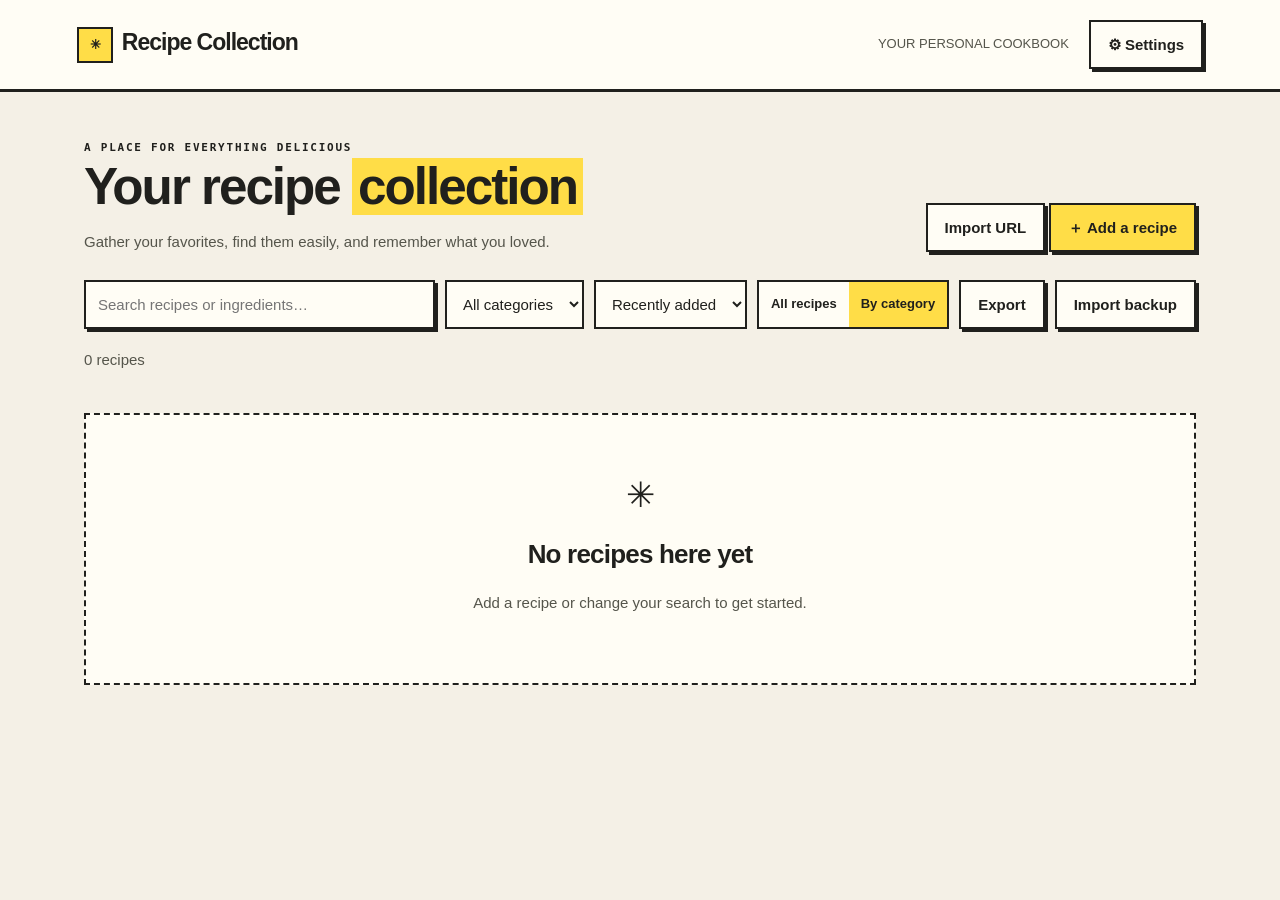
==== assets/oauth-callback.html @ bc2ba9da "Add cloud-sync UI: account styles, OAuth callback, and meal planner updates" ====
<!doctype html>
<html lang="en">
<head>
<meta charset="utf-8">
<meta name="viewport" content="width=device-width,initial-scale=1">
<title>Signing you in…</title>
<style>body{font:14px/1.5 system-ui,sans-serif;color:#20201d;background:#f4f0e6;padding:40px}p{max-width:340px}</style>
</head>
<body>
<p id="msg">Signing you in&hellip; this window will close automatically.</p>
<script>
(function(){
  var params = new URLSearchParams(location.search);
  var code = params.get('code') || '';
  var state = params.get('state') || '';
  var error = params.get('error') || '';
  var description = params.get('error_description') || '';
  var payload = { type: 'recipe-cloud-oauth', state: state };
  if (error) { payload.error = error; if (description) payload.errorDescription = description; }
  else if (code) { payload.code = code; }
  else { payload.error = 'no_code'; }
  var sent = false;
  var opener = null;
  try { opener = window.opener; } catch (e) {}
  if (opener) {
    try { opener.postMessage(payload, '*'); sent = true; } catch (e) {}
  }
  if (sent) {
    // Pop-up flow: the main window is listening for this message; close us.
    setTimeout(function(){ try { window.close(); } catch (e) {} }, 600);
  } else {
    // Full-page redirect flow (no opener — pop-ups unavailable): stash the
    // result in sessionStorage for the app and return to the home page,
    // which finishes the sign-in from there.
    var el = document.getElementById('msg');
    el.textContent = 'Signing you in… taking you back to Recipe Collection.';
    try { sessionStorage.setItem('rc-cloud-oauth-result', JSON.stringify(payload)); } catch (e) {}
    setTimeout(function(){ location.replace('./?rc_oauth=1'); }, 600);
  }
})();
</script>
</body>
</html>
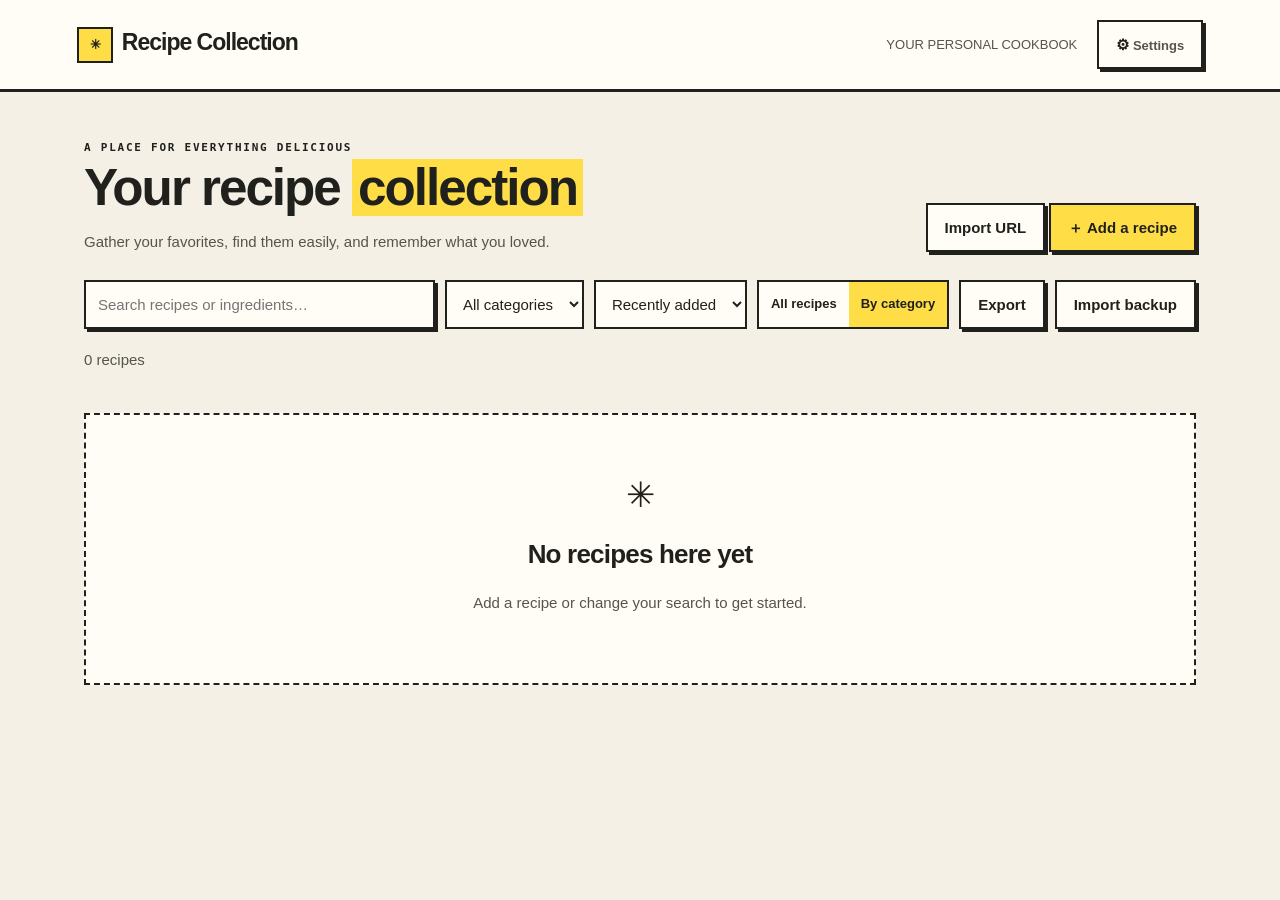
==== commit 4005f597: "Fix Google Drive sync and tidy the sync UI The sync engine (assets/cloud.js) and the account/consent" ====
--- a/assets/oauth-callback.html
+++ b/assets/oauth-callback.html
@@ -3,39 +3,58 @@
 <head>
 <meta charset="utf-8">
 <meta name="viewport" content="width=device-width,initial-scale=1">
+<meta name="referrer" content="no-referrer">
 <title>Signing you in…</title>
-<style>body{font:14px/1.5 system-ui,sans-serif;color:#20201d;background:#f4f0e6;padding:40px}p{max-width:340px}</style>
+<style>body{font:15px/1.5 Arial,sans-serif;color:#20201d;background:#f4f0e6;margin:0;padding:40px 20px}main{max-width:360px;margin:0 auto;background:#fffdf5;border:3px solid #20201d;box-shadow:6px 6px 0 #20201d;padding:22px 24px}strong{display:block;font-size:19px;margin-bottom:6px}p{margin:0}</style>
 </head>
 <body>
-<p id="msg">Signing you in&hellip; this window will close automatically.</p>
+<main><strong>✳ Recipe Collection</strong><p id="msg" role="status">Signing you in&hellip; this window will close automatically.</p></main>
 <script>
 (function(){
-  var params = new URLSearchParams(location.search);
-  var code = params.get('code') || '';
-  var state = params.get('state') || '';
-  var error = params.get('error') || '';
-  var description = params.get('error_description') || '';
+  var query = new URLSearchParams(location.search);
+  var hash = new URLSearchParams(location.hash.replace(/^#/, ''));
+  function get(k){ return query.get(k) || hash.get(k) || ''; }
+  var state = get('state');
+  var error = get('error');
+  var code = query.get('code') || '';
+  var token = hash.get('access_token') || '';
   var payload = { type: 'recipe-cloud-oauth', state: state };
-  if (error) { payload.error = error; if (description) payload.errorDescription = description; }
-  else if (code) { payload.code = code; }
+  if (error) { payload.error = error; var d = get('error_description'); if (d) payload.errorDescription = d; }
+  else if (code) { payload.code = code; payload.scope = get('scope'); }
+  else if (token) { payload.accessToken = token; payload.expiresIn = Number(hash.get('expires_in')) || 3600; payload.scope = get('scope'); }
   else { payload.error = 'no_code'; }
-  var sent = false;
+
+  // Keep the code/token out of the address bar and browser history.
+  try { history.replaceState(null, '', location.pathname); } catch (e) {}
+
+  var msg = document.getElementById('msg');
   var opener = null;
   try { opener = window.opener; } catch (e) {}
-  if (opener) {
-    try { opener.postMessage(payload, '*'); sent = true; } catch (e) {}
-  }
-  if (sent) {
-    // Pop-up flow: the main window is listening for this message; close us.
-    setTimeout(function(){ try { window.close(); } catch (e) {} }, 600);
+  // The app tags `state` with ".p" (pop-up) or ".r" (full-page redirect).
+  var popup = /\.p$/.test(state) || (!/\.r$/.test(state) && !!opener);
+
+  if (popup) {
+    // Hand the result back to the app tab. Google's sign-in pages can cut the
+    // link to window.opener, so also use same-origin channels that don't need it.
+    try {
+      // An access token is only ever posted to our own origin; an
+      // authorization code is useless without the PKCE verifier, so it may
+      // go to the app on another origin (e.g. localhost on the server).
+      if (opener) opener.postMessage(payload, payload.accessToken ? location.origin : '*');
+    } catch (e) {}
+    try { var bc = new BroadcastChannel('rc-cloud-oauth'); bc.postMessage(payload); bc.close(); } catch (e) {}
+    try { localStorage.setItem('rc-cloud-oauth-result', JSON.stringify(payload)); } catch (e) {}
+    setTimeout(function(){
+      try { window.close(); } catch (e) {}
+      // Still open (some browsers refuse): tell the person what to do.
+      setTimeout(function(){ msg.textContent = 'You’re signed in. You can close this window and go back to Recipe Collection.'; }, 300);
+    }, 400);
   } else {
-    // Full-page redirect flow (no opener — pop-ups unavailable): stash the
-    // result in sessionStorage for the app and return to the home page,
-    // which finishes the sign-in from there.
-    var el = document.getElementById('msg');
-    el.textContent = 'Signing you in… taking you back to Recipe Collection.';
+    // Full-page redirect flow (no pop-up support): stash the result for the
+    // app and go back to the home page, which finishes the sign-in there.
+    msg.textContent = 'Signing you in… taking you back to Recipe Collection.';
     try { sessionStorage.setItem('rc-cloud-oauth-result', JSON.stringify(payload)); } catch (e) {}
-    setTimeout(function(){ location.replace('./?rc_oauth=1'); }, 600);
+    setTimeout(function(){ location.replace('./?rc_oauth=1'); }, 300);
   }
 })();
 </script>
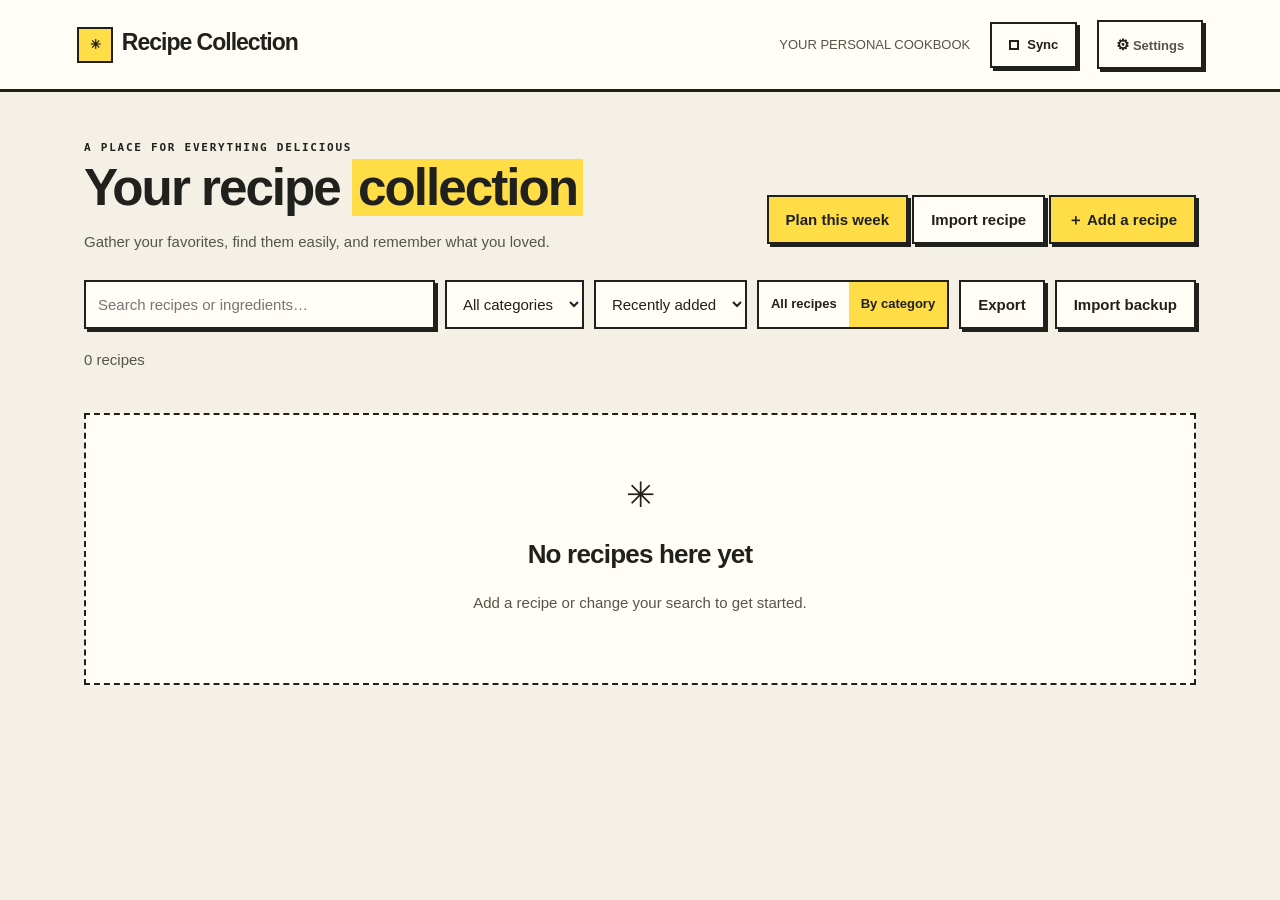
==== commit cacde522: "Merge main: keep tailnet cloud-sync hooks alongside GitHub Pages sync Resolve the meal-planner.js co" ====
--- a/assets/oauth-callback.html
+++ b/assets/oauth-callback.html
@@ -3,58 +3,39 @@
 <head>
 <meta charset="utf-8">
 <meta name="viewport" content="width=device-width,initial-scale=1">
-<meta name="referrer" content="no-referrer">
 <title>Signing you in…</title>
-<style>body{font:15px/1.5 Arial,sans-serif;color:#20201d;background:#f4f0e6;margin:0;padding:40px 20px}main{max-width:360px;margin:0 auto;background:#fffdf5;border:3px solid #20201d;box-shadow:6px 6px 0 #20201d;padding:22px 24px}strong{display:block;font-size:19px;margin-bottom:6px}p{margin:0}</style>
+<style>body{font:14px/1.5 system-ui,sans-serif;color:#20201d;background:#f4f0e6;padding:40px}p{max-width:340px}</style>
 </head>
 <body>
-<main><strong>✳ Recipe Collection</strong><p id="msg" role="status">Signing you in&hellip; this window will close automatically.</p></main>
+<p id="msg">Signing you in&hellip; this window will close automatically.</p>
 <script>
 (function(){
-  var query = new URLSearchParams(location.search);
-  var hash = new URLSearchParams(location.hash.replace(/^#/, ''));
-  function get(k){ return query.get(k) || hash.get(k) || ''; }
-  var state = get('state');
-  var error = get('error');
-  var code = query.get('code') || '';
-  var token = hash.get('access_token') || '';
+  var params = new URLSearchParams(location.search);
+  var code = params.get('code') || '';
+  var state = params.get('state') || '';
+  var error = params.get('error') || '';
+  var description = params.get('error_description') || '';
   var payload = { type: 'recipe-cloud-oauth', state: state };
-  if (error) { payload.error = error; var d = get('error_description'); if (d) payload.errorDescription = d; }
-  else if (code) { payload.code = code; payload.scope = get('scope'); }
-  else if (token) { payload.accessToken = token; payload.expiresIn = Number(hash.get('expires_in')) || 3600; payload.scope = get('scope'); }
+  if (error) { payload.error = error; if (description) payload.errorDescription = description; }
+  else if (code) { payload.code = code; }
   else { payload.error = 'no_code'; }
-
-  // Keep the code/token out of the address bar and browser history.
-  try { history.replaceState(null, '', location.pathname); } catch (e) {}
-
-  var msg = document.getElementById('msg');
+  var sent = false;
   var opener = null;
   try { opener = window.opener; } catch (e) {}
-  // The app tags `state` with ".p" (pop-up) or ".r" (full-page redirect).
-  var popup = /\.p$/.test(state) || (!/\.r$/.test(state) && !!opener);
-
-  if (popup) {
-    // Hand the result back to the app tab. Google's sign-in pages can cut the
-    // link to window.opener, so also use same-origin channels that don't need it.
-    try {
-      // An access token is only ever posted to our own origin; an
-      // authorization code is useless without the PKCE verifier, so it may
-      // go to the app on another origin (e.g. localhost on the server).
-      if (opener) opener.postMessage(payload, payload.accessToken ? location.origin : '*');
-    } catch (e) {}
-    try { var bc = new BroadcastChannel('rc-cloud-oauth'); bc.postMessage(payload); bc.close(); } catch (e) {}
-    try { localStorage.setItem('rc-cloud-oauth-result', JSON.stringify(payload)); } catch (e) {}
-    setTimeout(function(){
-      try { window.close(); } catch (e) {}
-      // Still open (some browsers refuse): tell the person what to do.
-      setTimeout(function(){ msg.textContent = 'You’re signed in. You can close this window and go back to Recipe Collection.'; }, 300);
-    }, 400);
+  if (opener) {
+    try { opener.postMessage(payload, '*'); sent = true; } catch (e) {}
+  }
+  if (sent) {
+    // Pop-up flow: the main window is listening for this message; close us.
+    setTimeout(function(){ try { window.close(); } catch (e) {} }, 600);
   } else {
-    // Full-page redirect flow (no pop-up support): stash the result for the
-    // app and go back to the home page, which finishes the sign-in there.
-    msg.textContent = 'Signing you in… taking you back to Recipe Collection.';
+    // Full-page redirect flow (no opener — pop-ups unavailable): stash the
+    // result in sessionStorage for the app and return to the home page,
+    // which finishes the sign-in from there.
+    var el = document.getElementById('msg');
+    el.textContent = 'Signing you in… taking you back to Recipe Collection.';
     try { sessionStorage.setItem('rc-cloud-oauth-result', JSON.stringify(payload)); } catch (e) {}
-    setTimeout(function(){ location.replace('./?rc_oauth=1'); }, 300);
+    setTimeout(function(){ location.replace('./?rc_oauth=1'); }, 600);
   }
 })();
 </script>
